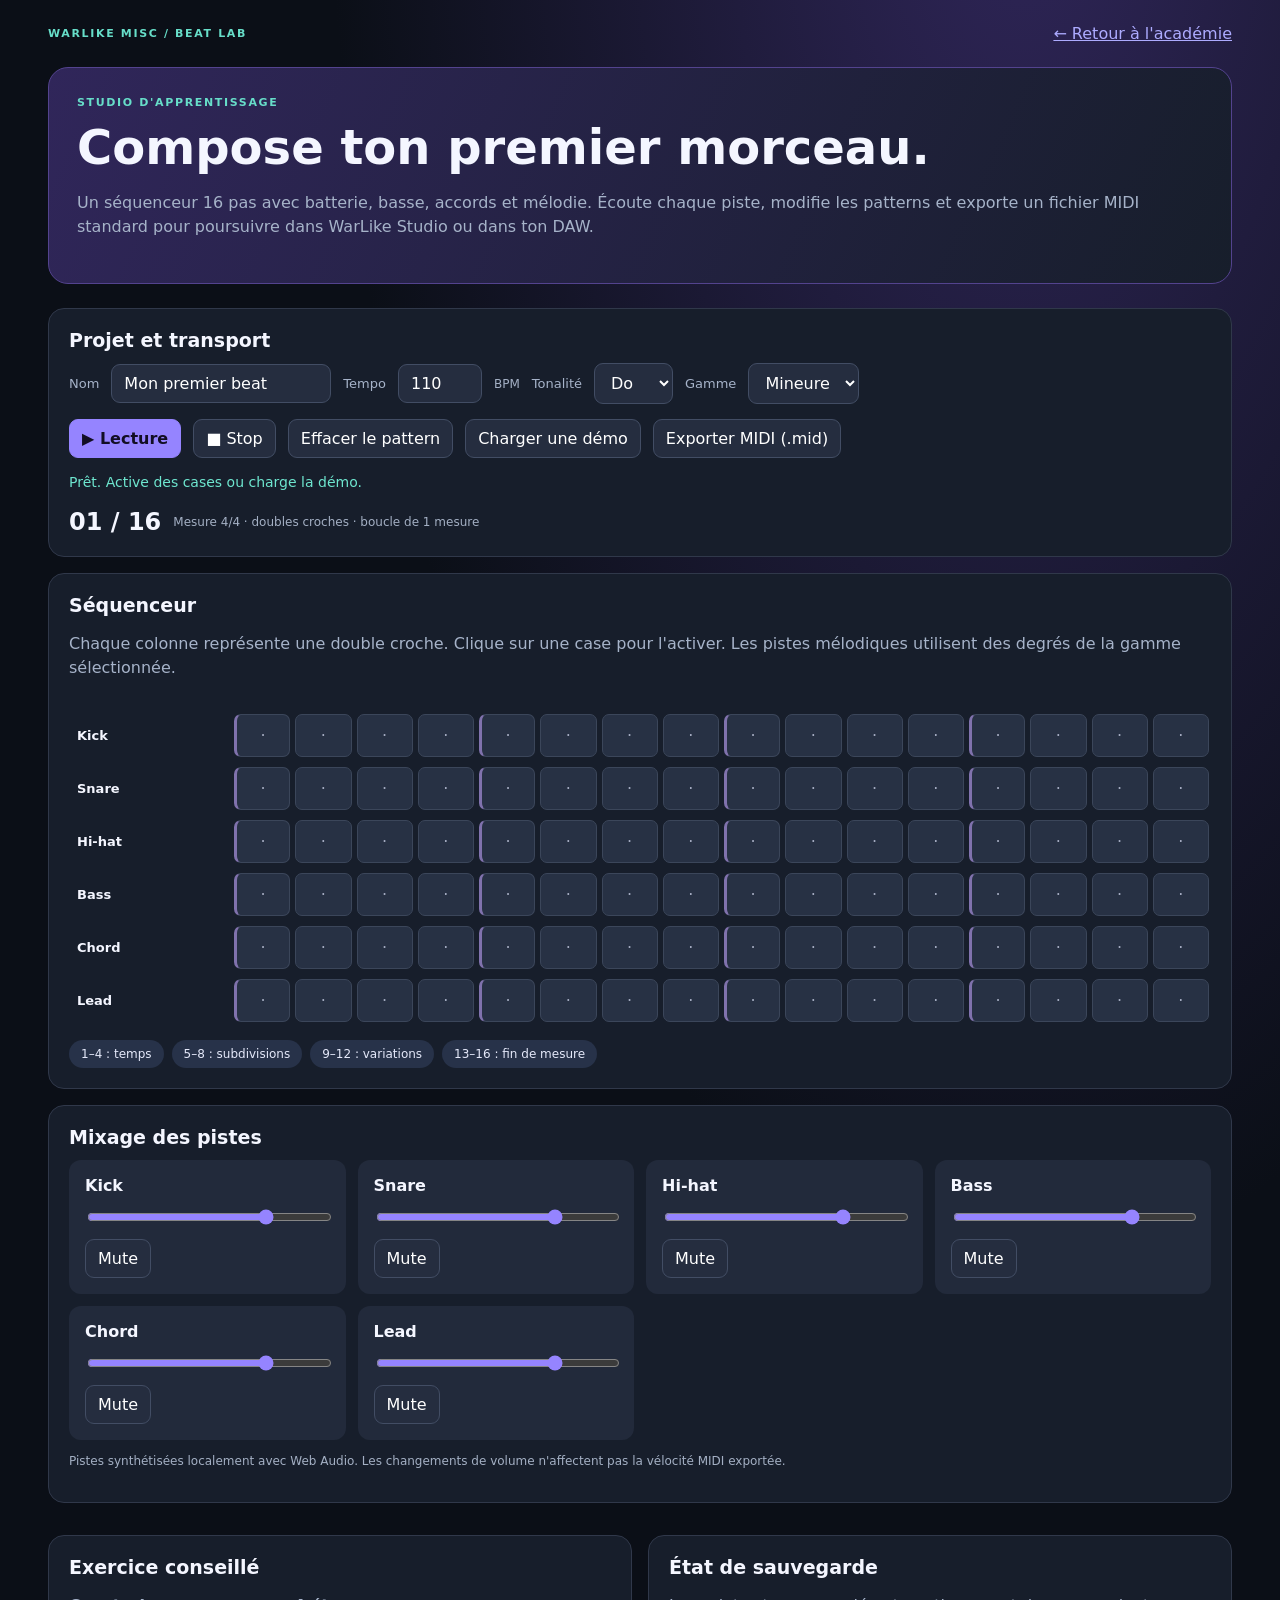
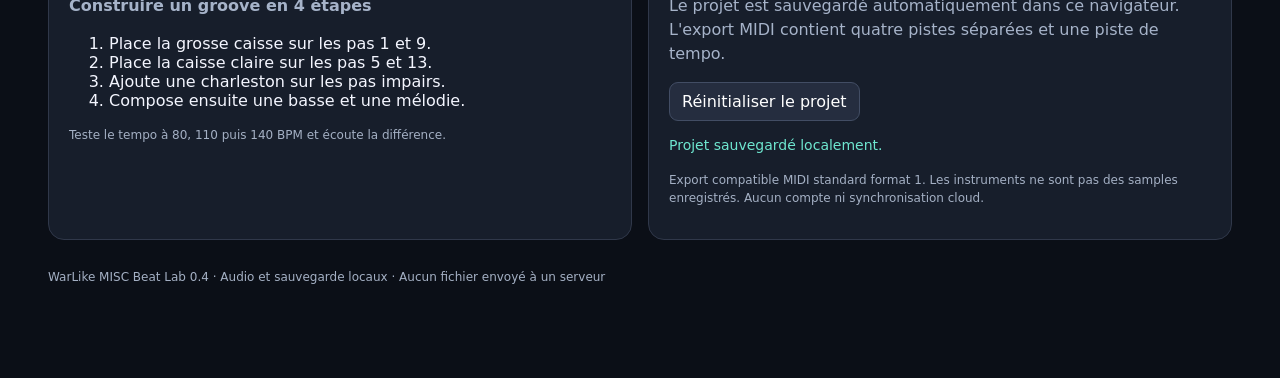
==== beat-lab.html @ 53d2853d "feat: add 16-step six-track beat lab with Web Audio and standard MIDI export" ====
<!doctype html><html lang="fr"><head><meta charset="utf-8"><meta name="viewport" content="width=device-width,initial-scale=1"><meta name="theme-color" content="#10131d"><title>WarLike MISC — Beat Lab</title>
<style>
:root{color-scheme:dark;font-family:Inter,system-ui,Segoe UI,sans-serif;background:#0b0f17;color:#f4f6ff;--line:#30384a;--muted:#a6b3c9;--accent:#9584ff}*{box-sizing:border-box}body{margin:0;background:radial-gradient(ellipse at 80% -10%,#30265a,#0b0f17 48%);min-height:100vh}main{max-width:1220px;margin:auto;padding:24px 18px 80px}a{color:#adabff}h1{font-size:clamp(30px,4vw,48px);margin:10px 0}h2{font-size:19px;margin:0 0 12px}p{line-height:1.5;color:var(--muted)}.header,.row{display:flex;align-items:center;gap:12px;flex-wrap:wrap}.header{justify-content:space-between}.tag{font-size:11px;letter-spacing:.15em;font-weight:800;color:#67dec9}.hero{padding:28px;background:linear-gradient(115deg,#30265a,#171e2b);border:1px solid #53438e;border-radius:20px;margin:24px 0}.panel{background:#171e2b;border:1px solid var(--line);border-radius:16px;padding:20px;margin:16px 0}.row label{font-size:13px;color:var(--muted)}button,select,input{font:inherit}button,select,input[type=number],input[type=text]{background:#252d3f;border:1px solid #424d64;border-radius:9px;color:white;padding:9px 12px}button{cursor:pointer}button.primary{background:var(--accent);border-color:var(--accent);color:#120e24;font-weight:800}button:disabled{opacity:.45;cursor:not-allowed}input[type=range]{accent-color:var(--accent)}input[type=text]{max-width:220px}.trackrow{display:grid;grid-template-columns:158px repeat(16,minmax(25px,1fr));gap:5px;margin:10px 0;align-items:center;min-width:690px}.trackname{padding:10px 6px;font-size:13px;font-weight:750}.step{height:43px;border:1px solid #3b465a;border-radius:7px;background:#273144;padding:0;color:#a3abc0}.step:nth-child(4n+2){border-left:3px solid #8072ad}.step.active{background:#a08aff;color:#211332;border-color:#b6aaff}.step.playhead{outline:2px solid #5cdec9;outline-offset:1px}.stepscroll{overflow-x:auto;padding:8px 2px}.mixer{display:grid;grid-template-columns:repeat(4,minmax(0,1fr));gap:12px}.channel{padding:16px;border-radius:12px;background:#222a3b}.channel strong{display:block;margin-bottom:12px}.channel input{width:100%}.status{min-height:22px;color:#6ee6cf;font-size:14px}.help{font-size:12px;color:#a4b0c4}.palette{display:flex;gap:8px;flex-wrap:wrap}.pill{padding:7px 12px;border-radius:100px;background:#273249;color:#e5e9fa;font-size:12px}.view{font-variant-numeric:tabular-nums}.beat{font-size:24px;font-weight:800}.bottom{display:grid;grid-template-columns:1fr 1fr;gap:16px}.detail{margin-top:8px;font-size:13px}.sr{position:absolute;left:-9999px}.kbd{background:#313954;border-radius:5px;padding:3px 6px}@media(max-width:760px){.mixer,.bottom{grid-template-columns:1fr 1fr}.hero{padding:20px}.panel{padding:14px}}@media(max-width:480px){.mixer,.bottom{grid-template-columns:1fr}.trackrow{grid-template-columns:115px repeat(16,29px);min-width:660px}.step{height:38px}.row{gap:8px}}
</style></head><body><main>
<header class="header"><div class="tag">WARLIKE MISC / BEAT LAB</div><a href="./index.html">← Retour à l'académie</a></header>
<section class="hero"><div class="tag">STUDIO D'APPRENTISSAGE</div><h1>Compose ton premier morceau.</h1><p>Un séquenceur 16 pas avec batterie, basse, accords et mélodie. Écoute chaque piste, modifie les patterns et exporte un fichier MIDI standard pour poursuivre dans WarLike Studio ou dans ton DAW.</p></section>
<section class="panel"><h2>Projet et transport</h2><div class="row">
<label for="project">Nom</label><input id="project" type="text" maxlength="60" value="Mon premier beat">
<label for="tempo">Tempo</label><input id="tempo" type="number" min="50" max="220" value="110" style="width:84px"><span class="help">BPM</span>
<label for="key">Tonalité</label><select id="key"></select>
<label for="scale">Gamme</label><select id="scale"><option value="minor">Mineure</option><option value="major">Majeure</option></select>
</div><div class="row" style="margin-top:15px"><button id="play" class="primary">▶ Lecture</button><button id="stop">■ Stop</button><button id="clear">Effacer le pattern</button><button id="example">Charger une démo</button><button id="export">Exporter MIDI (.mid)</button></div><p class="status" id="status" role="status" aria-live="polite">Prêt. Active des cases ou charge la démo.</p><div class="row"><strong class="beat view" id="position">01 / 16</strong><span class="help">Mesure 4/4 · doubles croches · boucle de 1 mesure</span></div></section>
<section class="panel"><h2>Séquenceur</h2><p>Chaque colonne représente une double croche. Clique sur une case pour l'activer. Les pistes mélodiques utilisent des degrés de la gamme sélectionnée.</p><div class="stepscroll" id="sequence" role="group" aria-label="Séquenceur à 16 pas"></div><div class="palette"><span class="pill">1–4 : temps</span><span class="pill">5–8 : subdivisions</span><span class="pill">9–12 : variations</span><span class="pill">13–16 : fin de mesure</span></div></section>
<section class="panel"><h2>Mixage des pistes</h2><div id="mixer" class="mixer"></div><p class="help">Pistes synthétisées localement avec Web Audio. Les changements de volume n'affectent pas la vélocité MIDI exportée.</p></section>
<div class="bottom"><section class="panel"><h2>Exercice conseillé</h2><p><strong>Construire un groove en 4 étapes</strong></p><ol><li>Place la grosse caisse sur les pas 1 et 9.</li><li>Place la caisse claire sur les pas 5 et 13.</li><li>Ajoute une charleston sur les pas impairs.</li><li>Compose ensuite une basse et une mélodie.</li></ol><p class="help">Teste le tempo à 80, 110 puis 140 BPM et écoute la différence.</p></section>
<section class="panel"><h2>État de sauvegarde</h2><p>Le projet est sauvegardé automatiquement dans ce navigateur. L'export MIDI contient quatre pistes séparées et une piste de tempo.</p><div class="row"><button id="reset-all">Réinitialiser le projet</button></div><p class="status" id="save-status" aria-live="polite">Stockage local prêt.</p><p class="help">Export compatible MIDI standard format 1. Les instruments ne sont pas des samples enregistrés. Aucun compte ni synchronisation cloud.</p></section></div>
<p class="help">WarLike MISC Beat Lab 0.4 · Audio et sauvegarde locaux · Aucun fichier envoyé à un serveur</p>
</main><script>
'use strict';
const $=s=>document.querySelector(s),names=['Do','Do♯','Ré','Ré♯','Mi','Fa','Fa♯','Sol','Sol♯','La','La♯','Si'];
const instruments=[
{name:'Kick',type:'kick',channel:9,gm:36,velocity:112},
{name:'Snare',type:'snare',channel:9,gm:38,velocity:102},
{name:'Hi-hat',type:'hat',channel:9,gm:42,velocity:84},
{name:'Bass',type:'bass',channel:0,gm:38,velocity:100},
{name:'Chord',type:'chord',channel:1,gm:89,velocity:82},
{name:'Lead',type:'lead',channel:2,gm:81,velocity:96}
],steps=16;
const fresh=()=>({title:'Mon premier beat',bpm:110,key:0,scale:'minor',grid:instruments.map(()=>Array(steps).fill(0)),vol:instruments.map(()=>.75),mute:instruments.map(()=>false)});
let state=fresh();
try{const raw=JSON.parse(localStorage.getItem('warlike-misc-beatlab-v1'));if(raw&&Array.isArray(raw.grid)&&raw.grid.length===instruments.length&&raw.grid.every(row=>Array.isArray(row)&&row.length===steps&&row.every(n=>Number.isInteger(n)&&n>=0&&n<=7))){state.title=String(raw.title||state.title).slice(0,60);state.bpm=Math.max(50,Math.min(220,Number(raw.bpm)||110));state.key=Number.isInteger(raw.key)?((raw.key%12)+12)%12:0;state.scale=raw.scale==='major'?'major':'minor';state.grid=raw.grid;state.vol=Array.isArray(raw.vol)&&raw.vol.length===instruments.length?raw.vol.map(x=>Math.max(0,Math.min(1,Number(x)||0))):state.vol;state.mute=Array.isArray(raw.mute)&&raw.mute.length===instruments.length?raw.mute.map(Boolean):state.mute}}catch{}
function save(){try{localStorage.setItem('warlike-misc-beatlab-v1',JSON.stringify(state));$('#save-status').textContent='Projet sauvegardé localement.'}catch{$('#save-status').textContent='Stockage local indisponible.'}}
function status(message){$('#status').textContent=message}
function sync(){const old=document.activeElement;$('#project').value=state.title;$('#tempo').value=state.bpm;$('#key').value=String(state.key);$('#scale').value=state.scale;render()}
function noteFor(track,value){const intervals=state.scale==='minor'?[0,2,3,5,7,8,10,12]:[0,2,4,5,7,9,11,12];if(track===3)return 36+state.key+intervals[value];if(track===5)return 60+state.key+intervals[value];return 48+state.key+intervals[value]}
function midiNotes(track,value){if(track<3)return[instruments[track].gm];if(track!==4)return[noteFor(track,value)];const root=noteFor(track,value),third=state.scale==='minor'?3:4;return[root,root+third,root+7]}
function eventNotes(track,value){return midiNotes(track,value)}
for(let k=0;k<12;k++){$('#key').append(new Option(names[k],String(k)))}
const seq=$('#sequence'),mix=$('#mixer');
function render(){seq.replaceChildren();instruments.forEach((inst,r)=>{const row=document.createElement('div');row.className='trackrow';const label=document.createElement('div');label.className='trackname';label.textContent=inst.name;row.append(label);for(let c=0;c<steps;c++){const b=document.createElement('button');b.className='step'+(state.grid[r][c]?' active':'');b.textContent=r<3?(state.grid[r][c]?'●':'·'):(state.grid[r][c]?names[noteFor(r,state.grid[r][c]-1)%12]:'·');b.title=inst.name+' pas '+(c+1)+(state.grid[r][c]?' actif':' vide');b.setAttribute('aria-label',b.title);b.dataset.row=r;b.dataset.col=c;b.addEventListener('click',()=>{const curr=state.grid[r][c];state.grid[r][c]=r<3?(curr?0:1):(curr+1)%9;render();save()});row.append(b)}seq.append(row)});mix.replaceChildren();instruments.forEach((inst,i)=>{const wrapper=document.createElement('div');wrapper.className='channel';const title=document.createElement('strong');title.textContent=inst.name;wrapper.append(title);const slider=document.createElement('input');slider.type='range';slider.min='0';slider.max='100';slider.value=Math.round(state.vol[i]*100);slider.setAttribute('aria-label','Volume '+inst.name);slider.oninput=()=>{state.vol[i]=Number(slider.value)/100;save()};wrapper.append(slider);const mute=document.createElement('button');mute.textContent=state.mute[i]?'Réactiver':'Mute';mute.style.marginTop='10px';mute.setAttribute('aria-label','Activer ou couper '+inst.name);mute.onclick=()=>{state.mute[i]=!state.mute[i];mute.textContent=state.mute[i]?'Réactiver':'Mute';save()};wrapper.append(mute);mix.append(wrapper)})}
$('#project').oninput=e=>{state.title=e.target.value.slice(0,60);save()};
$('#tempo').onchange=e=>{state.bpm=Math.max(50,Math.min(220,Number(e.target.value)||110));e.target.value=state.bpm;save()};
$('#key').onchange=e=>{state.key=Number(e.target.value);render();save()};
$('#scale').onchange=e=>{state.scale=e.target.value;render();save()};
let context=null;function audio(){if(!context)context=new(window.AudioContext||window.webkitAudioContext)();if(context.state==='suspended')context.resume();return context}
function voice(note,t,length,wave,volume){const c=audio(),osc=c.createOscillator(),gain=c.createGain();osc.type=wave;osc.frequency.setValueAtTime(440*Math.pow(2,(note-69)/12),t);gain.gain.setValueAtTime(.0001,t);gain.gain.exponentialRampToValueAtTime(Math.max(.0002,volume),t+.01);gain.gain.exponentialRampToValueAtTime(.0001,t+length);osc.connect(gain).connect(c.destination);osc.start(t);osc.stop(t+length+.02)}
function kick(t,v){const c=audio(),osc=c.createOscillator(),g=c.createGain();osc.type='sine';osc.frequency.setValueAtTime(140,t);osc.frequency.exponentialRampToValueAtTime(42,t+.14);g.gain.setValueAtTime(Math.max(.001,v*.65),t);g.gain.exponentialRampToValueAtTime(.001,t+.25);osc.connect(g).connect(c.destination);osc.start(t);osc.stop(t+.27)}
function noise(t,len,vol,highpass){const c=audio(),count=Math.max(1,Math.floor(c.sampleRate*len)),buf=c.createBuffer(1,count,c.sampleRate),data=buf.getChannelData(0);for(let i=0;i<count;i++)data[i]=(Math.random()*2-1)*(1-i/count);const src=c.createBufferSource(),filter=c.createBiquadFilter(),g=c.createGain();buf.copyToChannel(data,0);src.buffer=buf;filter.type='highpass';filter.frequency.value=highpass;g.gain.setValueAtTime(Math.max(.001,vol),t);g.gain.exponentialRampToValueAtTime(.001,t+len);src.connect(filter).connect(g).connect(c.destination);src.start(t);src.stop(t+len)}
function playStep(step,t){for(let r=0;r<instruments.length;r++){const value=state.grid[r][step];if(!value||state.mute[r]||state.vol[r]===0)continue;const v=state.vol[r];if(r===0)kick(t,v);else if(r===1)noise(t,.17,v*.45,950);else if(r===2)noise(t,.065,v*.21,6500);else if(r===3)voice(noteFor(r,value-1),t,.28,'sawtooth',v*.17);else if(r===4)eventNotes(r,value-1).forEach(n=>voice(n,t,.38,'triangle',v*.075));else voice(noteFor(r,value-1),t,.16,'square',v*.12)}}
let timer=null,nextTime=0,nextStep=0,displayStep=-1;
function schedule(){const c=audio();while(nextTime<c.currentTime+.10){playStep(nextStep,nextTime);displayStep=nextStep;nextStep=(nextStep+1)%steps;nextTime+=60/state.bpm/4}$('#position').textContent=String(displayStep+1).padStart(2,'0')+' / 16';seq.querySelectorAll('.step').forEach(b=>b.classList.toggle('playhead',Number(b.dataset.col)===displayStep))}
function stop(){if(timer!==null)clearInterval(timer);timer=null;$('#play').disabled=false;$('#position').textContent='01 / 16';seq.querySelectorAll('.step').forEach(b=>b.classList.remove('playhead'))}
$('#play').onclick=()=>{if(timer!==null)return;try{nextStep=0;displayStep=-1;nextTime=audio().currentTime+.07;timer=setInterval(schedule,25);schedule();$('#play').disabled=true;status('Lecture en boucle.')}catch(e){status('Audio impossible : '+e.message)}};
$('#stop').onclick=()=>{stop();status('Lecture arrêtée.')};
$('#clear').onclick=()=>{stop();state.grid=instruments.map(()=>Array(steps).fill(0));render();save();status('Pattern vidé.')};
function demo(){stop();state.grid=instruments.map(()=>Array(steps).fill(0));for(const c of[0,8,11])state.grid[0][c]=1;for(const c of[4,12])state.grid[1][c]=1;for(let c=0;c<16;c+=2)state.grid[2][c]=1;[0,0,2,0].forEach((n,i)=>state.grid[3][i*4]=n+1);[0,5,3,4].forEach((n,i)=>state.grid[4][i*4]=n+1);[0,2,3,5,4,3,2,0].forEach((n,i)=>state.grid[5][i*2]=n+1);render();save();status('Démo chargée : kick, snare, hi-hat, basse, accords et mélodie.')}
$('#example').onclick=demo;
$('#reset-all').onclick=()=>{if(!confirm('Réinitialiser définitivement le projet local ?'))return;stop();state=fresh();sync();save();status('Projet réinitialisé.')};
function writeVar(num){num=Math.max(0,Math.floor(num));let b=[num&127];while((num>>=7)>0)b.unshift((num&127)|128);return b}
function ascii(s){return Array.from(new TextEncoder().encode(s))}
function chunk(id,data){const n=data.length;return[...ascii(id),(n>>>24)&255,(n>>>16)&255,(n>>>8)&255,n&255,...data]}
function meta(delta,type,body){return[...writeVar(delta),0xff,type,...writeVar(body.length),...body]}
function trackChunk(events,trackName){events.sort((a,b)=>a.tick-b.tick||a.order-b.order);let out=[...meta(0,0x03,ascii(trackName))],last=0;for(const e of events){out.push(...writeVar(e.tick-last),...e.bytes);last=e.tick}out.push(...meta(0,0x2f,[]));return chunk('MTrk',out)}
function midiFile(){const ppq=480,tickPerStep=ppq/4,tempo=Math.round(60000000/state.bpm),tempoTrack=trackChunk([{tick:0,order:0,bytes:[0xff,0x51,0x03,(tempo>>>16)&255,(tempo>>>8)&255,tempo&255]},{tick:0,order:1,bytes:[0xff,0x58,0x04,4,2,24,8]}],'Tempo');const tracks=[tempoTrack];
for(let i=0;i<instruments.length;i++){const instrument=instruments[i],events=[];if(i>=3)events.push({tick:0,order:-2,bytes:[0xc0|instrument.channel,instrument.gm]});for(let step=0;step<steps;step++){const v=state.grid[i][step];if(!v)continue;const notes=eventNotes(i,v-1),start=step*tickPerStep,end=start+(i===4?tickPerStep*3: i===3?tickPerStep*2: i<3?Math.floor(tickPerStep*.5):Math.floor(tickPerStep*.85));for(const n of notes){events.push({tick:start,order:1,bytes:[0x90|instrument.channel,n,instrument.velocity]});events.push({tick:end,order:0,bytes:[0x80|instrument.channel,n,0]})}}tracks.push(trackChunk(events,instrument.name))}
const header=chunk('MThd',[0,1,0,tracks.length,ppq>>>8,ppq&255]);return new Uint8Array([...header,...tracks.flat()])}
$('#export').onclick=()=>{try{const blob=new Blob([midiFile()],{type:'audio/midi'}),url=URL.createObjectURL(blob),a=document.createElement('a');a.href=url;a.download=(state.title.trim().replace(/[^a-z0-9À-ÿ_-]+/gi,'-')||'WarLike-MISC')+'.mid';document.body.append(a);a.click();a.remove();setTimeout(()=>URL.revokeObjectURL(url),5000);status('Export MIDI format 1 créé : 6 pistes et tempo.')}catch(e){status('Erreur lors de l’export : '+e.message)}};
document.addEventListener('visibilitychange',()=>{if(document.hidden)stop()});window.addEventListener('pagehide',stop);sync();save();
</script></body></html>
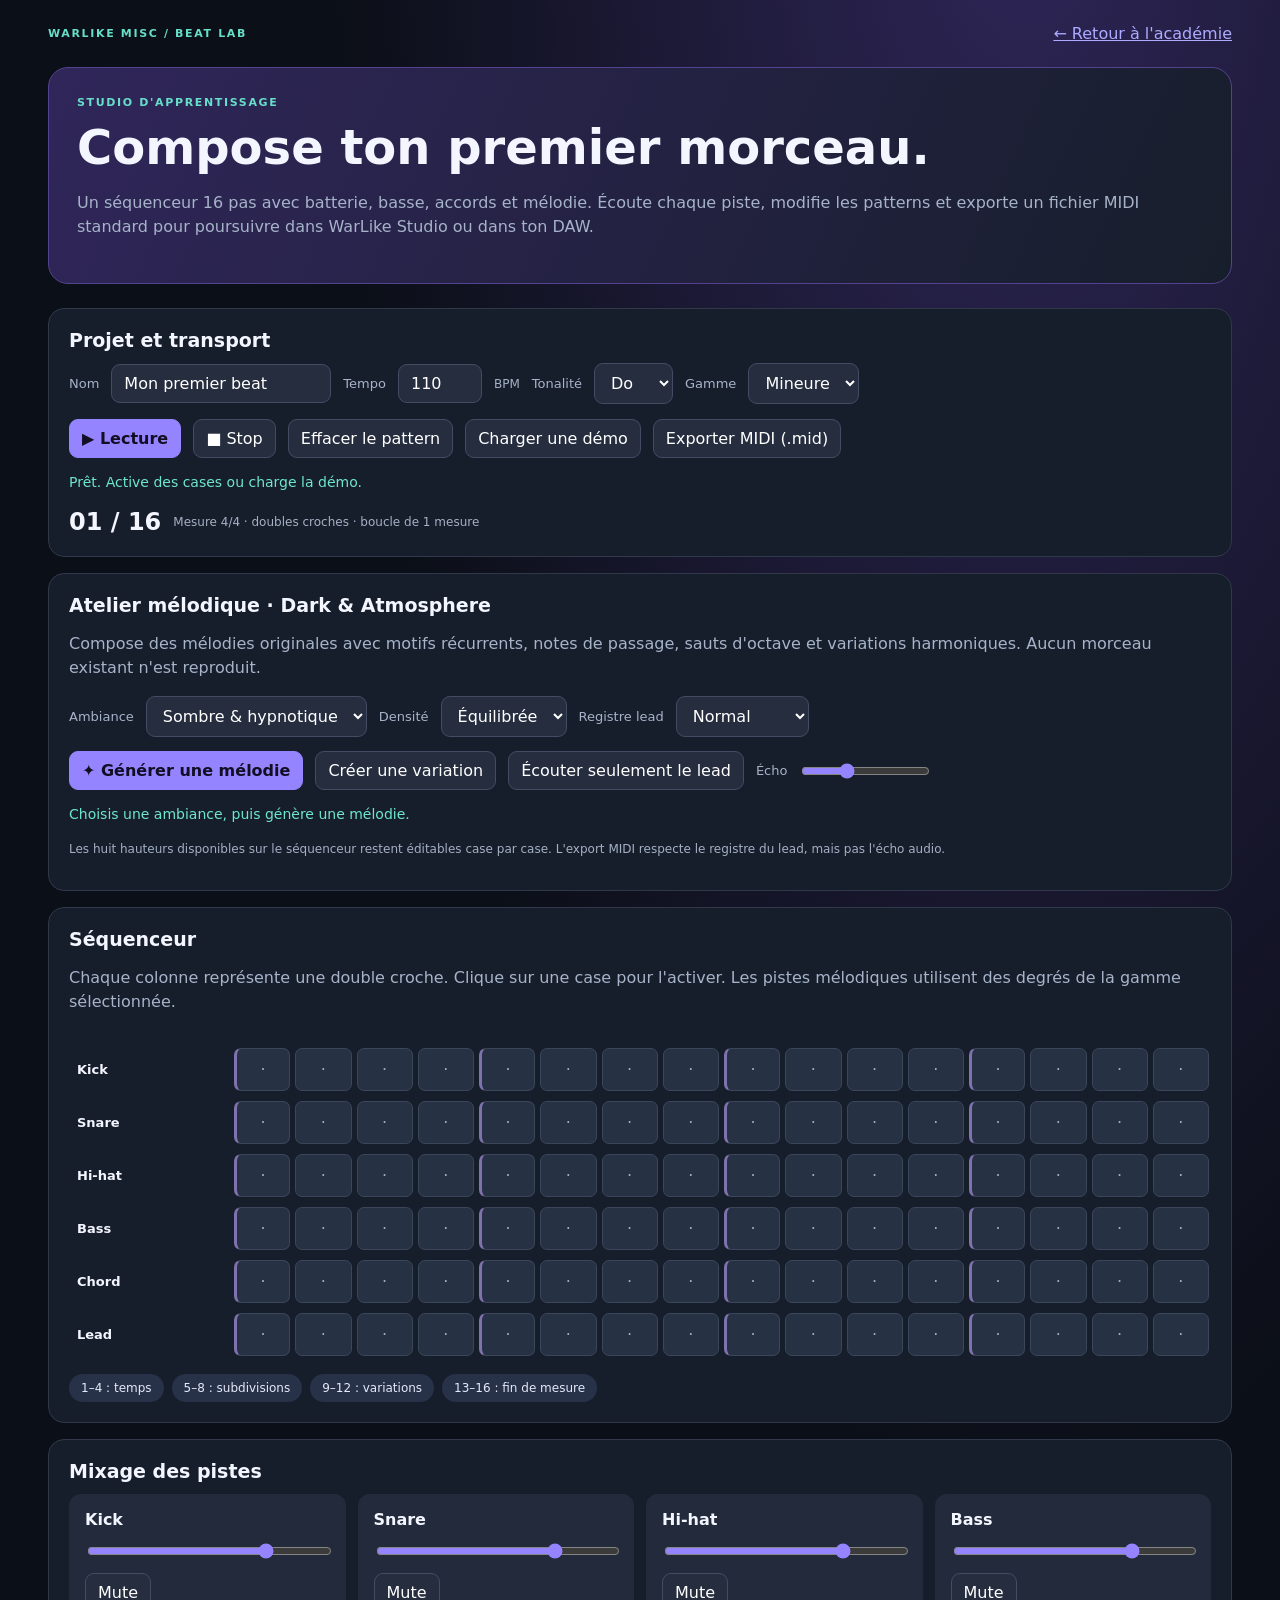
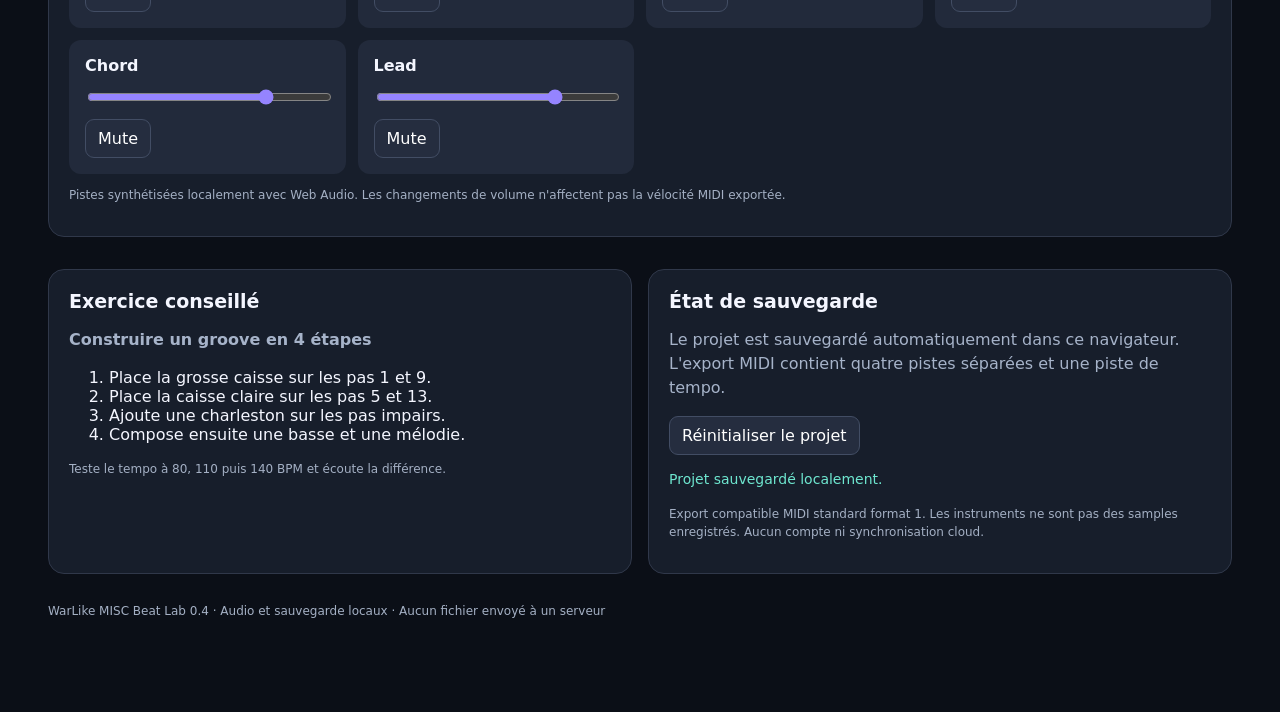
==== commit 0db1f1c0: "feat: add original atmospheric melody generator, variations, register and echo" ====
--- a/beat-lab.html
+++ b/beat-lab.html
@@ -10,6 +10,7 @@
 <label for="key">Tonalité</label><select id="key"></select>
 <label for="scale">Gamme</label><select id="scale"><option value="minor">Mineure</option><option value="major">Majeure</option></select>
 </div><div class="row" style="margin-top:15px"><button id="play" class="primary">▶ Lecture</button><button id="stop">■ Stop</button><button id="clear">Effacer le pattern</button><button id="example">Charger une démo</button><button id="export">Exporter MIDI (.mid)</button></div><p class="status" id="status" role="status" aria-live="polite">Prêt. Active des cases ou charge la démo.</p><div class="row"><strong class="beat view" id="position">01 / 16</strong><span class="help">Mesure 4/4 · doubles croches · boucle de 1 mesure</span></div></section>
+<section class="panel"><h2>Atelier mélodique · Dark & Atmosphere</h2><p>Compose des mélodies originales avec motifs récurrents, notes de passage, sauts d'octave et variations harmoniques. Aucun morceau existant n'est reproduit.</p><div class="row"><label for="mood">Ambiance</label><select id="mood"><option value="dark">Sombre & hypnotique</option><option value="ethereal">Éthérée</option><option value="emotional">Mélancolique</option><option value="aggressive">Tension / énergie</option></select><label for="density">Densité</label><select id="density"><option value="sparse">Aérée</option><option value="balanced" selected>Équilibrée</option><option value="busy">Rapide</option></select><label for="octave">Registre lead</label><select id="octave"><option value="-12">Grave −12</option><option value="0" selected>Normal</option><option value="12">Aigu +12</option></select></div><div class="row" style="margin-top:14px"><button id="generate-melody" class="primary">✦ Générer une mélodie</button><button id="vary-melody">Créer une variation</button><button id="preview-lead">Écouter seulement le lead</button><label for="echo">Écho</label><input id="echo" type="range" min="0" max="60" value="20" aria-label="Intensité de l'écho"></div><p id="melody-status" class="status" role="status" aria-live="polite">Choisis une ambiance, puis génère une mélodie.</p><p class="help">Les huit hauteurs disponibles sur le séquenceur restent éditables case par case. L'export MIDI respecte le registre du lead, mais pas l'écho audio.</p></section>
 <section class="panel"><h2>Séquenceur</h2><p>Chaque colonne représente une double croche. Clique sur une case pour l'activer. Les pistes mélodiques utilisent des degrés de la gamme sélectionnée.</p><div class="stepscroll" id="sequence" role="group" aria-label="Séquenceur à 16 pas"></div><div class="palette"><span class="pill">1–4 : temps</span><span class="pill">5–8 : subdivisions</span><span class="pill">9–12 : variations</span><span class="pill">13–16 : fin de mesure</span></div></section>
 <section class="panel"><h2>Mixage des pistes</h2><div id="mixer" class="mixer"></div><p class="help">Pistes synthétisées localement avec Web Audio. Les changements de volume n'affectent pas la vélocité MIDI exportée.</p></section>
 <div class="bottom"><section class="panel"><h2>Exercice conseillé</h2><p><strong>Construire un groove en 4 étapes</strong></p><ol><li>Place la grosse caisse sur les pas 1 et 9.</li><li>Place la caisse claire sur les pas 5 et 13.</li><li>Ajoute une charleston sur les pas impairs.</li><li>Compose ensuite une basse et une mélodie.</li></ol><p class="help">Teste le tempo à 80, 110 puis 140 BPM et écoute la différence.</p></section>
@@ -26,13 +27,13 @@
 {name:'Chord',type:'chord',channel:1,gm:89,velocity:82},
 {name:'Lead',type:'lead',channel:2,gm:81,velocity:96}
 ],steps=16;
-const fresh=()=>({title:'Mon premier beat',bpm:110,key:0,scale:'minor',grid:instruments.map(()=>Array(steps).fill(0)),vol:instruments.map(()=>.75),mute:instruments.map(()=>false)});
+const fresh=()=>({title:'Mon premier beat',bpm:110,key:0,scale:'minor',grid:instruments.map(()=>Array(steps).fill(0)),octave:0,echo:20,vol:instruments.map(()=>.75),mute:instruments.map(()=>false)});
 let state=fresh();
-try{const raw=JSON.parse(localStorage.getItem('warlike-misc-beatlab-v1'));if(raw&&Array.isArray(raw.grid)&&raw.grid.length===instruments.length&&raw.grid.every(row=>Array.isArray(row)&&row.length===steps&&row.every(n=>Number.isInteger(n)&&n>=0&&n<=7))){state.title=String(raw.title||state.title).slice(0,60);state.bpm=Math.max(50,Math.min(220,Number(raw.bpm)||110));state.key=Number.isInteger(raw.key)?((raw.key%12)+12)%12:0;state.scale=raw.scale==='major'?'major':'minor';state.grid=raw.grid;state.vol=Array.isArray(raw.vol)&&raw.vol.length===instruments.length?raw.vol.map(x=>Math.max(0,Math.min(1,Number(x)||0))):state.vol;state.mute=Array.isArray(raw.mute)&&raw.mute.length===instruments.length?raw.mute.map(Boolean):state.mute}}catch{}
+try{const raw=JSON.parse(localStorage.getItem('warlike-misc-beatlab-v1'));if(raw&&Array.isArray(raw.grid)&&raw.grid.length===instruments.length&&raw.grid.every(row=>Array.isArray(row)&&row.length===steps&&row.every(n=>Number.isInteger(n)&&n>=0&&n<=7))){state.title=String(raw.title||state.title).slice(0,60);state.bpm=Math.max(50,Math.min(220,Number(raw.bpm)||110));state.key=Number.isInteger(raw.key)?((raw.key%12)+12)%12:0;state.scale=raw.scale==='major'?'major':'minor';state.grid=raw.grid;state.octave=[-12,0,12].includes(raw.octave)?raw.octave:0;state.echo=Number.isFinite(raw.echo)?Math.max(0,Math.min(60,raw.echo)):20;state.vol=Array.isArray(raw.vol)&&raw.vol.length===instruments.length?raw.vol.map(x=>Math.max(0,Math.min(1,Number(x)||0))):state.vol;state.mute=Array.isArray(raw.mute)&&raw.mute.length===instruments.length?raw.mute.map(Boolean):state.mute}}catch{}
 function save(){try{localStorage.setItem('warlike-misc-beatlab-v1',JSON.stringify(state));$('#save-status').textContent='Projet sauvegardé localement.'}catch{$('#save-status').textContent='Stockage local indisponible.'}}
 function status(message){$('#status').textContent=message}
-function sync(){const old=document.activeElement;$('#project').value=state.title;$('#tempo').value=state.bpm;$('#key').value=String(state.key);$('#scale').value=state.scale;render()}
-function noteFor(track,value){const intervals=state.scale==='minor'?[0,2,3,5,7,8,10,12]:[0,2,4,5,7,9,11,12];if(track===3)return 36+state.key+intervals[value];if(track===5)return 60+state.key+intervals[value];return 48+state.key+intervals[value]}
+function sync(){const old=document.activeElement;$('#project').value=state.title;$('#tempo').value=state.bpm;$('#key').value=String(state.key);$('#scale').value=state.scale;$('#octave').value=String(state.octave);$('#echo').value=state.echo;render()}
+function noteFor(track,value){const intervals=state.scale==='minor'?[0,2,3,5,7,8,10,12]:[0,2,4,5,7,9,11,12];if(track===3)return 36+state.key+intervals[value];if(track===5)return 60+state.key+intervals[value]+state.octave;return 48+state.key+intervals[value]}
 function midiNotes(track,value){if(track<3)return[instruments[track].gm];if(track!==4)return[noteFor(track,value)];const root=noteFor(track,value),third=state.scale==='minor'?3:4;return[root,root+third,root+7]}
 function eventNotes(track,value){return midiNotes(track,value)}
 for(let k=0;k<12;k++){$('#key').append(new Option(names[k],String(k)))}
@@ -42,11 +43,41 @@
 $('#tempo').onchange=e=>{state.bpm=Math.max(50,Math.min(220,Number(e.target.value)||110));e.target.value=state.bpm;save()};
 $('#key').onchange=e=>{state.key=Number(e.target.value);render();save()};
 $('#scale').onchange=e=>{state.scale=e.target.value;render();save()};
+$('#octave').onchange=e=>{state.octave=Number(e.target.value);render();save()};
+$('#echo').oninput=e=>{state.echo=Number(e.target.value);save()};
+let motifSeed=1;
+function random(){motifSeed=(Math.imul(motifSeed,1664525)+1013904223)>>>0;return motifSeed/4294967296}
+function generateMelody(vary=false){
+const mood=$('#mood').value,density=$('#density').value;
+motifSeed=(Date.now()>>>0)||1;
+const patterns={
+dark:[0,4,2,1,0,5,3,2],ethereal:[0,2,4,5,4,2,6,5],
+emotional:[4,3,2,0,2,1,0,3],aggressive:[0,6,3,5,0,7,6,4]};
+const motif=patterns[mood].slice();
+const densities={sparse:[0,4,8,12],balanced:[0,2,4,6,8,10,12,14],busy:[0,1,2,4,5,6,8,9,10,12,13,14,15]};
+const onsets=densities[density],old=state.grid[5].slice();
+const generated=Array(steps).fill(0);
+for(const step of onsets){
+const position=Math.floor(step/2)%8;
+let degree=motif[position];
+if(step>=8&&random()<.35)degree=Math.max(0,Math.min(7,degree+(random()<.5?-1:1)));
+if(vary&&old[step]&&random()<.65)degree=Math.max(0,Math.min(7,old[step]-1+(random()<.5?-1:1)));
+generated[step]=degree+1;
+}
+generated[0]=generated[0]||1;
+state.grid[5]=generated;
+if(!vary){const roots={dark:[0,5,3,4],ethereal:[0,3,5,4],emotional:[0,4,5,3],aggressive:[0,6,5,4]}[mood];state.grid[4]=Array(steps).fill(0);state.grid[3]=Array(steps).fill(0);for(let i=0;i<4;i++){state.grid[4][i*4]=roots[i]+1;state.grid[3][i*4]=roots[i]+1}}
+render();save();$('#melody-status').textContent=(vary?'Variation générée':'Mélodie et accompagnement générés')+' · '+mood+' · '+density;
+}
+$('#generate-melody').onclick=()=>generateMelody(false);
+$('#vary-melody').onclick=()=>generateMelody(true);
+$('#preview-lead').onclick=()=>{try{const t=audio().currentTime+.08,dur=60/state.bpm/4;state.grid[5].forEach((value,i)=>{if(value){voice(noteFor(5,value-1),t+i*dur,dur*.88,'triangle',.19)}});$('#melody-status').textContent='Lecture du lead sur une mesure.'}catch(e){$('#melody-status').textContent=e.message}};
+
 let context=null;function audio(){if(!context)context=new(window.AudioContext||window.webkitAudioContext)();if(context.state==='suspended')context.resume();return context}
 function voice(note,t,length,wave,volume){const c=audio(),osc=c.createOscillator(),gain=c.createGain();osc.type=wave;osc.frequency.setValueAtTime(440*Math.pow(2,(note-69)/12),t);gain.gain.setValueAtTime(.0001,t);gain.gain.exponentialRampToValueAtTime(Math.max(.0002,volume),t+.01);gain.gain.exponentialRampToValueAtTime(.0001,t+length);osc.connect(gain).connect(c.destination);osc.start(t);osc.stop(t+length+.02)}
 function kick(t,v){const c=audio(),osc=c.createOscillator(),g=c.createGain();osc.type='sine';osc.frequency.setValueAtTime(140,t);osc.frequency.exponentialRampToValueAtTime(42,t+.14);g.gain.setValueAtTime(Math.max(.001,v*.65),t);g.gain.exponentialRampToValueAtTime(.001,t+.25);osc.connect(g).connect(c.destination);osc.start(t);osc.stop(t+.27)}
 function noise(t,len,vol,highpass){const c=audio(),count=Math.max(1,Math.floor(c.sampleRate*len)),buf=c.createBuffer(1,count,c.sampleRate),data=buf.getChannelData(0);for(let i=0;i<count;i++)data[i]=(Math.random()*2-1)*(1-i/count);const src=c.createBufferSource(),filter=c.createBiquadFilter(),g=c.createGain();buf.copyToChannel(data,0);src.buffer=buf;filter.type='highpass';filter.frequency.value=highpass;g.gain.setValueAtTime(Math.max(.001,vol),t);g.gain.exponentialRampToValueAtTime(.001,t+len);src.connect(filter).connect(g).connect(c.destination);src.start(t);src.stop(t+len)}
-function playStep(step,t){for(let r=0;r<instruments.length;r++){const value=state.grid[r][step];if(!value||state.mute[r]||state.vol[r]===0)continue;const v=state.vol[r];if(r===0)kick(t,v);else if(r===1)noise(t,.17,v*.45,950);else if(r===2)noise(t,.065,v*.21,6500);else if(r===3)voice(noteFor(r,value-1),t,.28,'sawtooth',v*.17);else if(r===4)eventNotes(r,value-1).forEach(n=>voice(n,t,.38,'triangle',v*.075));else voice(noteFor(r,value-1),t,.16,'square',v*.12)}}
+function playStep(step,t){for(let r=0;r<instruments.length;r++){const value=state.grid[r][step];if(!value||state.mute[r]||state.vol[r]===0)continue;const v=state.vol[r];if(r===0)kick(t,v);else if(r===1)noise(t,.17,v*.45,950);else if(r===2)noise(t,.065,v*.21,6500);else if(r===3)voice(noteFor(r,value-1),t,.28,'sawtooth',v*.17);else if(r===4)eventNotes(r,value-1).forEach(n=>voice(n,t,.38,'triangle',v*.075));else {const note=noteFor(r,value-1);voice(note,t,.18,'triangle',v*.16);if(state.echo>0){voice(note,t+60/state.bpm/8,.16,'sine',v*.16*state.echo/100)}}}}
 let timer=null,nextTime=0,nextStep=0,displayStep=-1;
 function schedule(){const c=audio();while(nextTime<c.currentTime+.10){playStep(nextStep,nextTime);displayStep=nextStep;nextStep=(nextStep+1)%steps;nextTime+=60/state.bpm/4}$('#position').textContent=String(displayStep+1).padStart(2,'0')+' / 16';seq.querySelectorAll('.step').forEach(b=>b.classList.toggle('playhead',Number(b.dataset.col)===displayStep))}
 function stop(){if(timer!==null)clearInterval(timer);timer=null;$('#play').disabled=false;$('#position').textContent='01 / 16';seq.querySelectorAll('.step').forEach(b=>b.classList.remove('playhead'))}
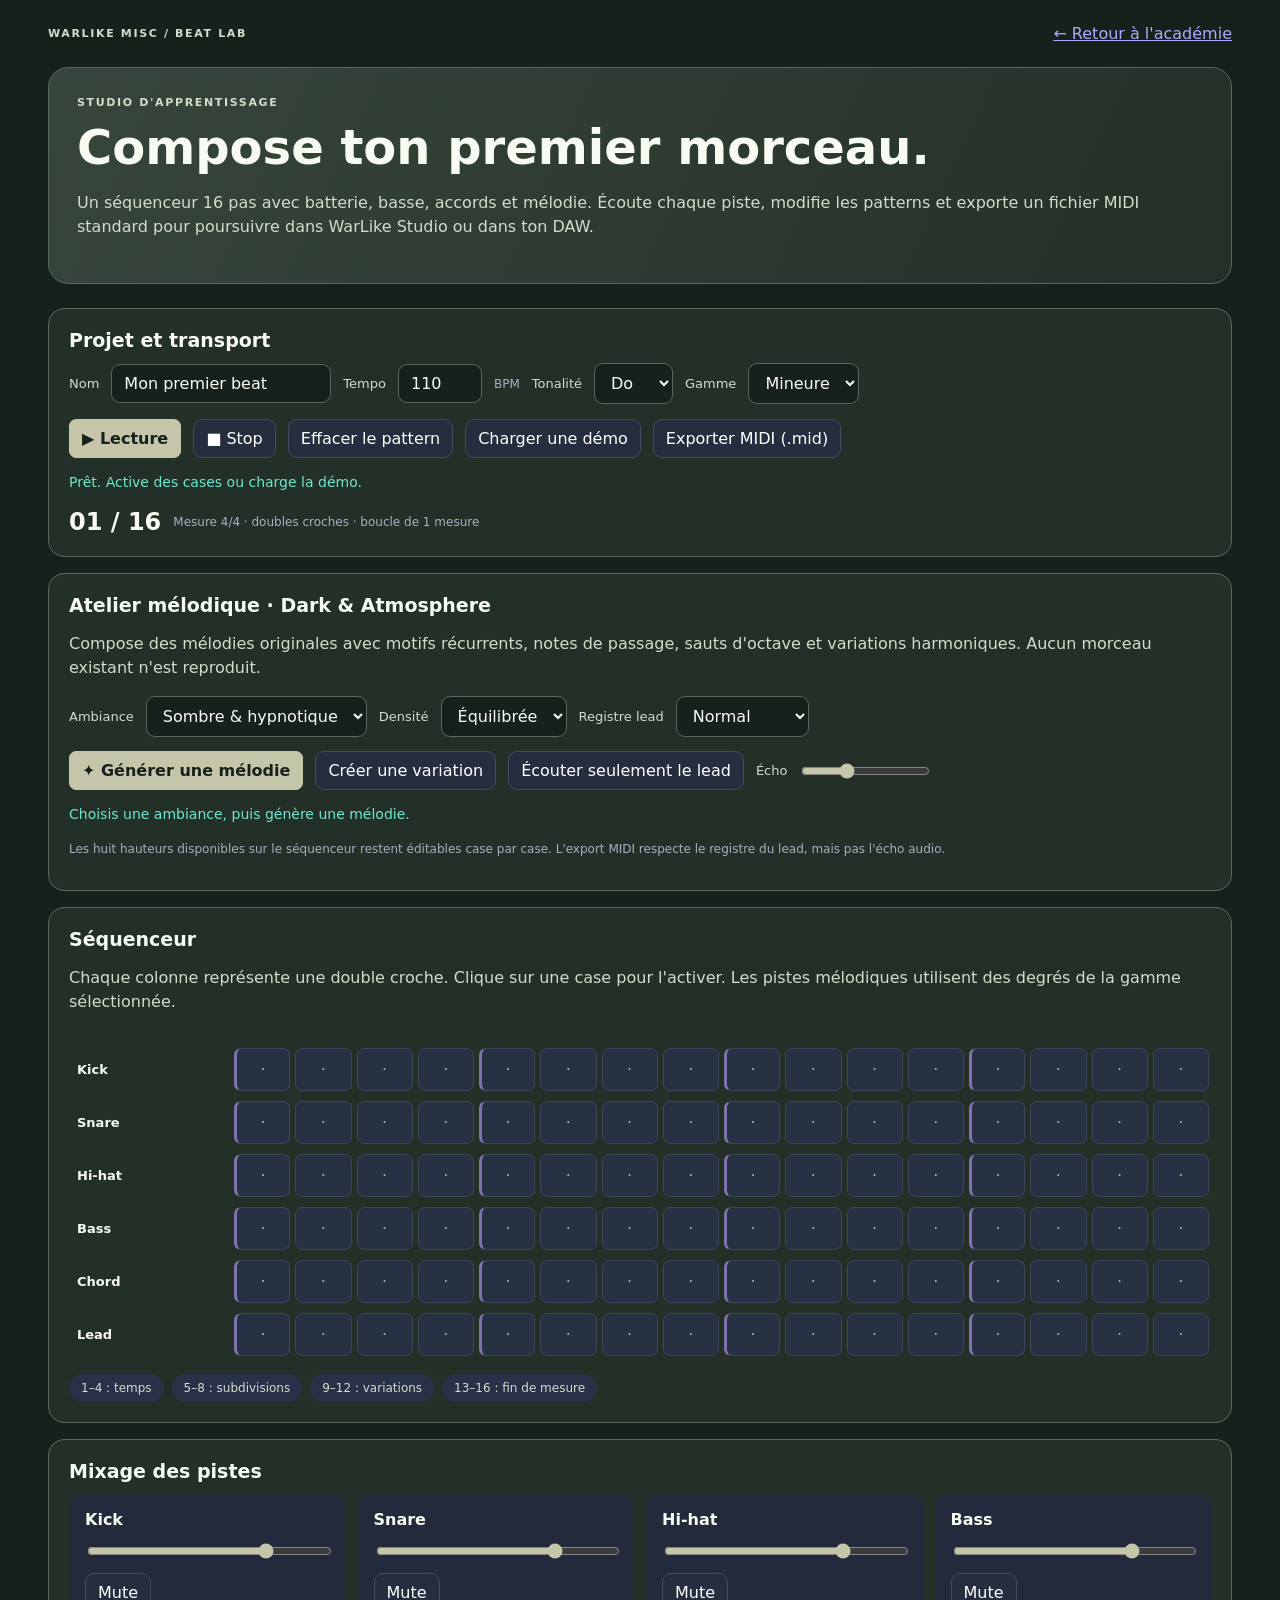
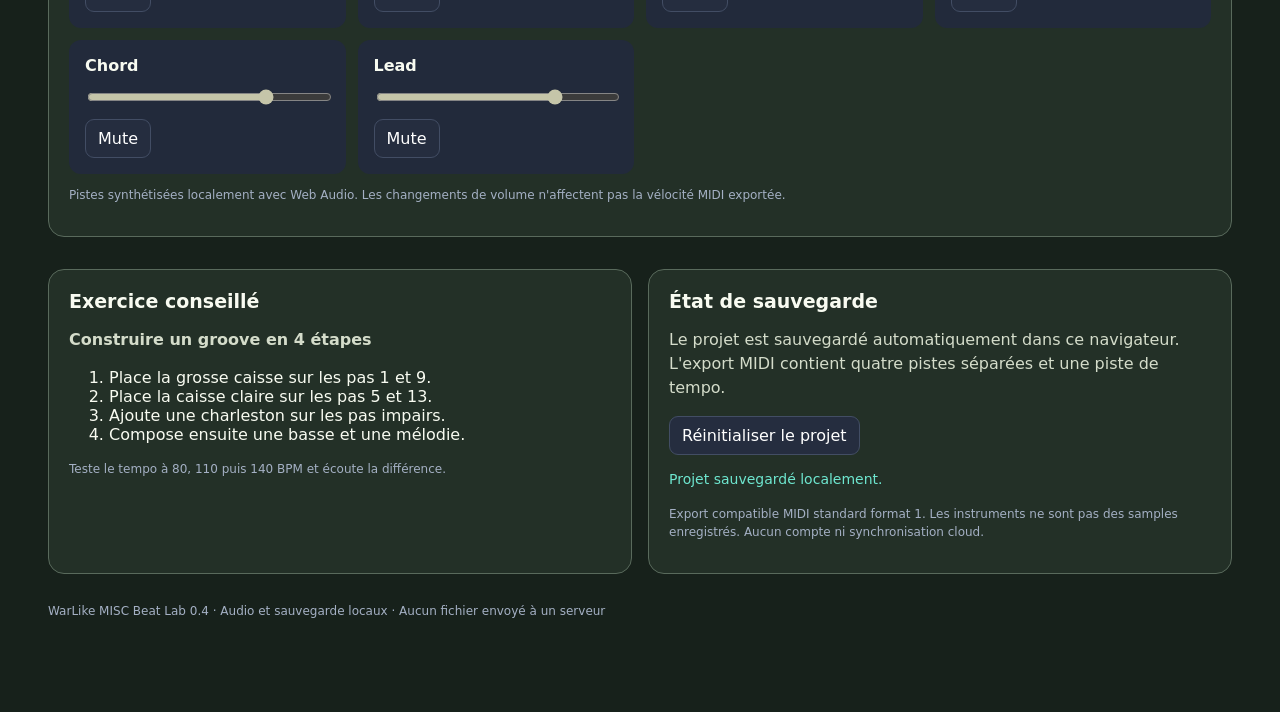
==== commit a0625594: "Unify WarLike theme with the canonical forest, sage and ivory palette" ====
--- a/beat-lab.html
+++ b/beat-lab.html
@@ -1,7 +1,10 @@
-<!doctype html><html lang="fr"><head><meta charset="utf-8"><meta name="viewport" content="width=device-width,initial-scale=1"><meta name="theme-color" content="#10131d"><title>WarLike MISC — Beat Lab</title>
+<!doctype html><html data-warlike-app="warlike-misc" lang="fr"><head><meta charset="utf-8"><meta name="viewport" content="width=device-width,initial-scale=1"><meta name="theme-color" content="#10131d"><title>WarLike MISC — Beat Lab</title>
 <style>
 :root{color-scheme:dark;font-family:Inter,system-ui,Segoe UI,sans-serif;background:#0b0f17;color:#f4f6ff;--line:#30384a;--muted:#a6b3c9;--accent:#9584ff}*{box-sizing:border-box}body{margin:0;background:radial-gradient(ellipse at 80% -10%,#30265a,#0b0f17 48%);min-height:100vh}main{max-width:1220px;margin:auto;padding:24px 18px 80px}a{color:#adabff}h1{font-size:clamp(30px,4vw,48px);margin:10px 0}h2{font-size:19px;margin:0 0 12px}p{line-height:1.5;color:var(--muted)}.header,.row{display:flex;align-items:center;gap:12px;flex-wrap:wrap}.header{justify-content:space-between}.tag{font-size:11px;letter-spacing:.15em;font-weight:800;color:#67dec9}.hero{padding:28px;background:linear-gradient(115deg,#30265a,#171e2b);border:1px solid #53438e;border-radius:20px;margin:24px 0}.panel{background:#171e2b;border:1px solid var(--line);border-radius:16px;padding:20px;margin:16px 0}.row label{font-size:13px;color:var(--muted)}button,select,input{font:inherit}button,select,input[type=number],input[type=text]{background:#252d3f;border:1px solid #424d64;border-radius:9px;color:white;padding:9px 12px}button{cursor:pointer}button.primary{background:var(--accent);border-color:var(--accent);color:#120e24;font-weight:800}button:disabled{opacity:.45;cursor:not-allowed}input[type=range]{accent-color:var(--accent)}input[type=text]{max-width:220px}.trackrow{display:grid;grid-template-columns:158px repeat(16,minmax(25px,1fr));gap:5px;margin:10px 0;align-items:center;min-width:690px}.trackname{padding:10px 6px;font-size:13px;font-weight:750}.step{height:43px;border:1px solid #3b465a;border-radius:7px;background:#273144;padding:0;color:#a3abc0}.step:nth-child(4n+2){border-left:3px solid #8072ad}.step.active{background:#a08aff;color:#211332;border-color:#b6aaff}.step.playhead{outline:2px solid #5cdec9;outline-offset:1px}.stepscroll{overflow-x:auto;padding:8px 2px}.mixer{display:grid;grid-template-columns:repeat(4,minmax(0,1fr));gap:12px}.channel{padding:16px;border-radius:12px;background:#222a3b}.channel strong{display:block;margin-bottom:12px}.channel input{width:100%}.status{min-height:22px;color:#6ee6cf;font-size:14px}.help{font-size:12px;color:#a4b0c4}.palette{display:flex;gap:8px;flex-wrap:wrap}.pill{padding:7px 12px;border-radius:100px;background:#273249;color:#e5e9fa;font-size:12px}.view{font-variant-numeric:tabular-nums}.beat{font-size:24px;font-weight:800}.bottom{display:grid;grid-template-columns:1fr 1fr;gap:16px}.detail{margin-top:8px;font-size:13px}.sr{position:absolute;left:-9999px}.kbd{background:#313954;border-radius:5px;padding:3px 6px}@media(max-width:760px){.mixer,.bottom{grid-template-columns:1fr 1fr}.hero{padding:20px}.panel{padding:14px}}@media(max-width:480px){.mixer,.bottom{grid-template-columns:1fr}.trackrow{grid-template-columns:115px repeat(16,29px);min-width:660px}.step{height:38px}.row{gap:8px}}
-</style></head><body><main>
+</style>
+<link rel="stylesheet" href="./design-system/warlike-foundation.css?v=1.1">
+<link rel="stylesheet" href="./design-system/warlike-shell.css?v=1.1">
+</head><body><main>
 <header class="header"><div class="tag">WARLIKE MISC / BEAT LAB</div><a href="./index.html">← Retour à l'académie</a></header>
 <section class="hero"><div class="tag">STUDIO D'APPRENTISSAGE</div><h1>Compose ton premier morceau.</h1><p>Un séquenceur 16 pas avec batterie, basse, accords et mélodie. Écoute chaque piste, modifie les patterns et exporte un fichier MIDI standard pour poursuivre dans WarLike Studio ou dans ton DAW.</p></section>
 <section class="panel"><h2>Projet et transport</h2><div class="row">
--- a/design-system/warlike-shell.css
+++ b/design-system/warlike-shell.css
@@ -0,0 +1,13 @@
+/* WarLike shell adapter — presentation only; retain app layout and semantic states. */
+html[data-warlike-app="warlike-misc"],html[data-warlike-app="warlike-misc"] body.light{--bg:var(--wl-bg);--panel:var(--wl-surface);--panel2:var(--wl-surface-alt);--surface:var(--wl-surface);--soft:var(--wl-surface-alt);--side:var(--wl-bg);--line:var(--wl-border);--text:var(--wl-text);--white:var(--wl-text);--muted:var(--wl-text-muted);--accent:var(--wl-accent);--green:var(--wl-accent);--primary:var(--wl-primary);--teal:var(--wl-accent);}
+html[data-warlike-app="warlike-misc"] :is(.sidebar,.panel,.lesson){background:var(--wl-surface);border-color:var(--wl-border);color:var(--wl-text)}
+html[data-warlike-app="warlike-misc"] :is(.hero,.welcome){background:linear-gradient(115deg,var(--wl-surface-alt),var(--wl-surface));border-color:var(--wl-border);color:var(--wl-text)}
+html[data-warlike-app="warlike-misc"] :is(.brand small,.brand-sub,.muted,.hint,.tag,.pill,.kicker,.side-title){color:var(--wl-text-muted)}
+html[data-warlike-app="warlike-misc"] :is(.eyebrow,.brand em,.brand b,.brand strong span,.logo span){color:var(--wl-accent)}
+html[data-warlike-app="warlike-misc"] :is(.primary,.btn.primary,.button:not(.secondary),.cta,.read,.new-room,.export-btn,.compose-launch,.hub-primary){background:var(--wl-primary);border-color:var(--wl-primary);color:var(--wl-primary-text);border-radius:var(--wl-radius-sm)}
+html[data-warlike-app="warlike-misc"] :is(.primary,.btn.primary,.cta,.read,.export-btn,.compose-launch):hover:not(:disabled){background:var(--wl-surface-alt);color:var(--wl-text);border-color:var(--wl-focus)}
+html[data-warlike-app="warlike-misc"] :is(.btn:not(.primary),.secondary,.button.secondary,.ghost,.outline,.import-button,.header-actions button){background:var(--wl-surface-alt);border-color:var(--wl-border);color:var(--wl-text)}
+html[data-warlike-app="warlike-misc"] :is(input:not([type=color]):not([type=range]):not([type=checkbox]):not([type=radio]):not([type=file]),select,textarea){background:var(--wl-bg);border-color:var(--wl-border);color:var(--wl-text)}
+html[data-warlike-app="warlike-misc"] :is(input,textarea)::placeholder{color:var(--wl-text-muted);opacity:1}
+html[data-warlike-app="warlike-misc"] :is(nav button,nav a,.nav button,.filters button,.filter,.tab):is(.active,[aria-current=page],[aria-current=true],[aria-pressed=true]){background:var(--wl-surface-alt);border-color:var(--wl-focus);color:var(--wl-text)}
+html[data-warlike-app="warlike-misc"] :is(.mark,.brand-mark,.logo:not(a),.brand .mark){background:var(--wl-forest);border-color:var(--wl-sage);color:var(--wl-ivory)}
